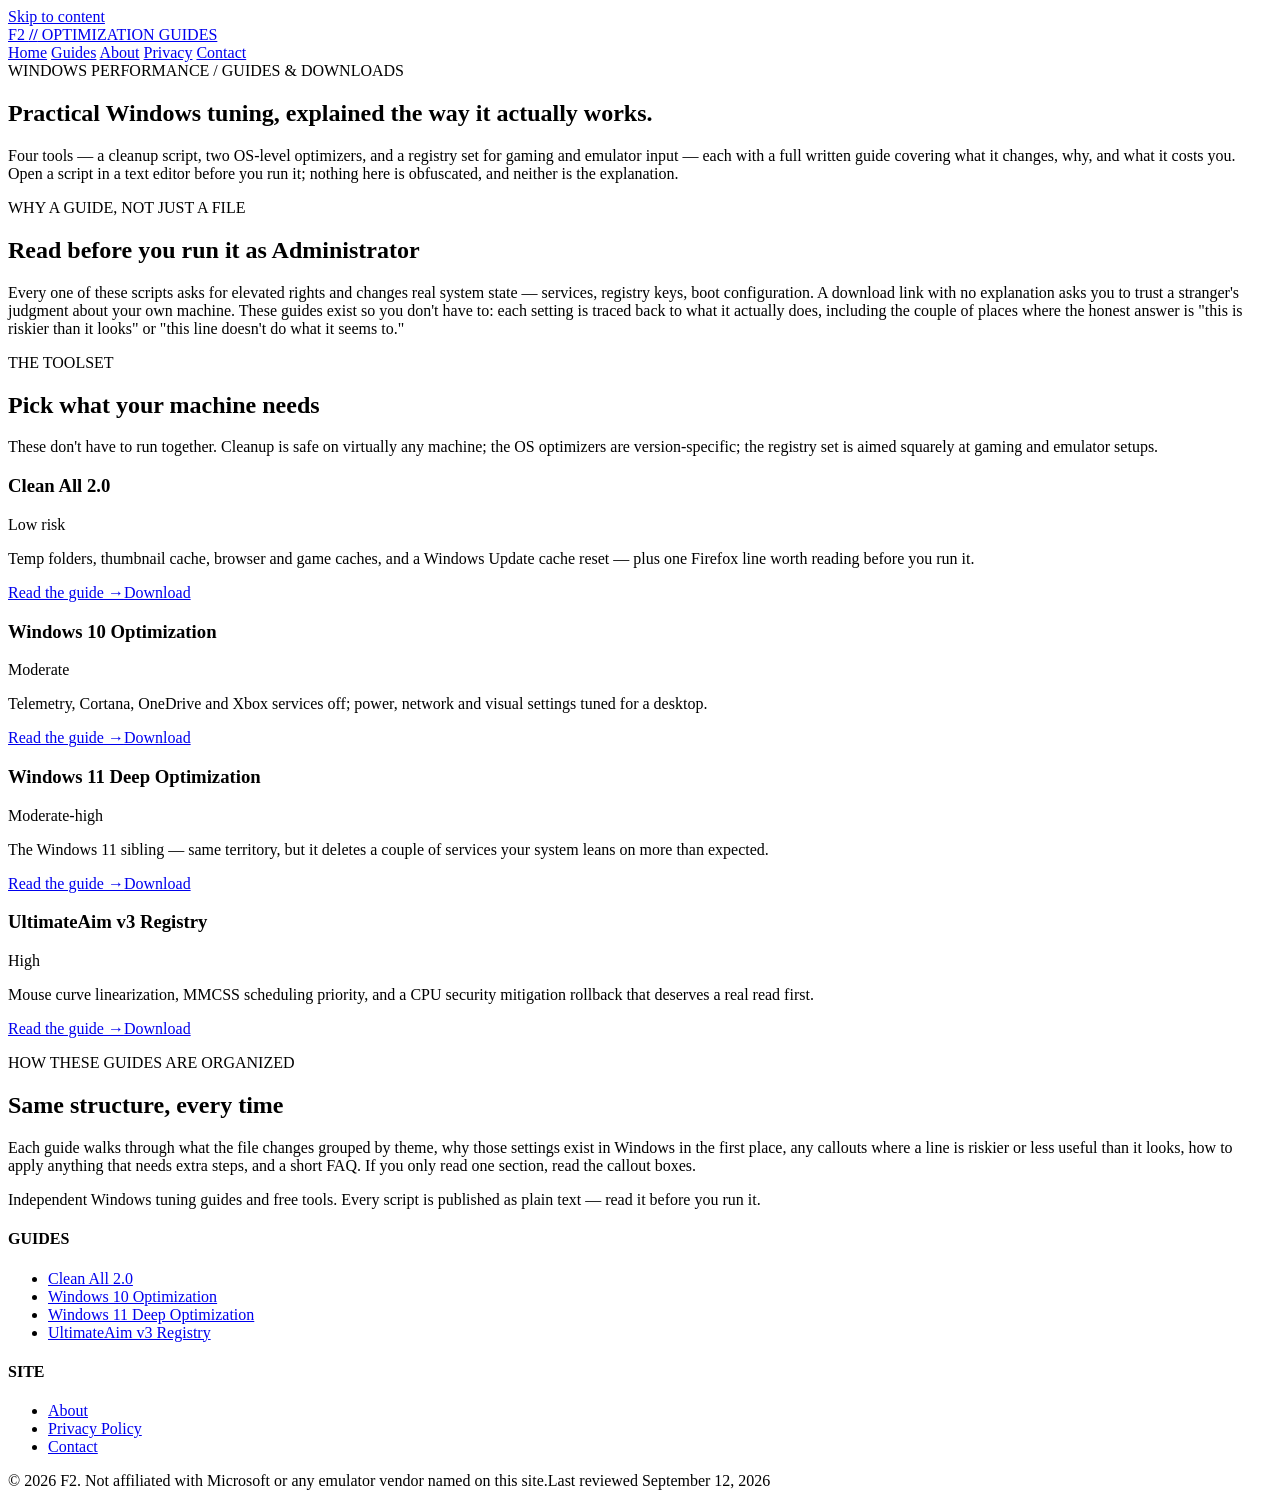
==== index.html @ f43c8809 "Add files via upload" ====
<!DOCTYPE html>
<html lang="en">
<head>
<meta charset="UTF-8">
<meta name="viewport" content="width=device-width, initial-scale=1.0">
<meta name="theme-color" content="#07090d">
<title>F2 Optimization Guides — Windows tuning, explained</title>
<meta name="description" content="Guides and downloads for a Windows cleanup script, two OS optimizers, and a gaming/emulator registry tweak set — what each one changes and why.">
<link rel="canonical" href="https://example.com/index.html">
<link rel="preconnect" href="https://fonts.googleapis.com">
<link rel="preconnect" href="https://fonts.gstatic.com" crossorigin>
<link href="https://fonts.googleapis.com/css2?family=JetBrains+Mono:wght@300;400;500;600;700&display=swap" rel="stylesheet">
<link rel="stylesheet" href="assets/style.css">
</head>
<body>
<a class="skip-link" href="#main">Skip to content</a>
<header class="site">
<div class="brand"><a href="index.html">F2 <b>//</b> OPTIMIZATION GUIDES</a></div>
<nav class="primary">
<a href="index.html" class="active">Home</a>
<a href="index.html#guides">Guides</a>
<a href="about.html">About</a>
<a href="privacy.html">Privacy</a>
<a href="contact.html">Contact</a>
</nav>
</header>
<main id="main">

<section class="hero">
  <div class="hero__kicker">WINDOWS PERFORMANCE / GUIDES &amp; DOWNLOADS</div>
  <h1 class="hero__title">Practical Windows tuning, explained the way it actually works.</h1>
  <p class="hero__body">Four tools — a cleanup script, two OS-level optimizers, and a registry set for gaming and emulator input — each with a full written guide covering what it changes, why, and what it costs you. Open a script in a text editor before you run it; nothing here is obfuscated, and neither is the explanation.</p>
</section>

<section>
  <p class="section-label">WHY A GUIDE, NOT JUST A FILE</p>
  <h2 class="section-heading">Read before you run it as Administrator</h2>
  <p class="section-sub">Every one of these scripts asks for elevated rights and changes real system state — services, registry keys, boot configuration. A download link with no explanation asks you to trust a stranger's judgment about your own machine. These guides exist so you don't have to: each setting is traced back to what it actually does, including the couple of places where the honest answer is "this is riskier than it looks" or "this line doesn't do what it seems to."</p>
</section>

<section id="guides">
  <p class="section-label">THE TOOLSET</p>
  <h2 class="section-heading">Pick what your machine needs</h2>
  <p class="section-sub">These don't have to run together. Cleanup is safe on virtually any machine; the OS optimizers are version-specific; the registry set is aimed squarely at gaming and emulator setups.</p>

  <div class="card-grid">
    <div class="card">
      <div class="card__top"><h3>Clean All 2.0</h3><span class="risk-pill low">Low risk</span></div>
      <p>Temp folders, thumbnail cache, browser and game caches, and a Windows Update cache reset — plus one Firefox line worth reading before you run it.</p>
      <div class="card__links"><a href="guides/clean-all-2-0.html">Read the guide →</a><a href="downloads/Clean_All_2.0.bat" download>Download</a></div>
    </div>
    <div class="card">
      <div class="card__top"><h3>Windows 10 Optimization</h3><span class="risk-pill mod">Moderate</span></div>
      <p>Telemetry, Cortana, OneDrive and Xbox services off; power, network and visual settings tuned for a desktop.</p>
      <div class="card__links"><a href="guides/windows-10-optimization.html">Read the guide →</a><a href="downloads/Windows10_Optimize.bat" download>Download</a></div>
    </div>
    <div class="card">
      <div class="card__top"><h3>Windows 11 Deep Optimization</h3><span class="risk-pill mod">Moderate-high</span></div>
      <p>The Windows 11 sibling — same territory, but it deletes a couple of services your system leans on more than expected.</p>
      <div class="card__links"><a href="guides/windows-11-optimization.html">Read the guide →</a><a href="downloads/Windows11_Optimize.bat" download>Download</a></div>
    </div>
    <div class="card">
      <div class="card__top"><h3>UltimateAim v3 Registry</h3><span class="risk-pill high">High</span></div>
      <p>Mouse curve linearization, MMCSS scheduling priority, and a CPU security mitigation rollback that deserves a real read first.</p>
      <div class="card__links"><a href="guides/ultimateaim-v3-registry.html">Read the guide →</a><a href="downloads/UltimateAim_v3_FINAL.reg" download>Download</a></div>
    </div>
  </div>
</section>

<section>
  <p class="section-label">HOW THESE GUIDES ARE ORGANIZED</p>
  <h2 class="section-heading">Same structure, every time</h2>
  <p class="section-sub">Each guide walks through what the file changes grouped by theme, why those settings exist in Windows in the first place, any callouts where a line is riskier or less useful than it looks, how to apply anything that needs extra steps, and a short FAQ. If you only read one section, read the callout boxes.</p>
</section>

</main>
<footer class="site">
<div class="footer-grid">
<div><p class="footer-tagline">Independent Windows tuning guides and free tools. Every script is published as plain text — read it before you run it.</p></div>
<div><h4>GUIDES</h4><ul>
<li><a href="guides/clean-all-2-0.html">Clean All 2.0</a></li>
<li><a href="guides/windows-10-optimization.html">Windows 10 Optimization</a></li>
<li><a href="guides/windows-11-optimization.html">Windows 11 Deep Optimization</a></li>
<li><a href="guides/ultimateaim-v3-registry.html">UltimateAim v3 Registry</a></li>
</ul></div>
<div><h4>SITE</h4><ul>
<li><a href="about.html">About</a></li>
<li><a href="privacy.html">Privacy Policy</a></li>
<li><a href="contact.html">Contact</a></li>
</ul></div>
</div>
<div class="footer-bottom"><span>© 2026 F2. Not affiliated with Microsoft or any emulator vendor named on this site.</span><span>Last reviewed September 12, 2026</span></div>
</footer>
</body>
</html>
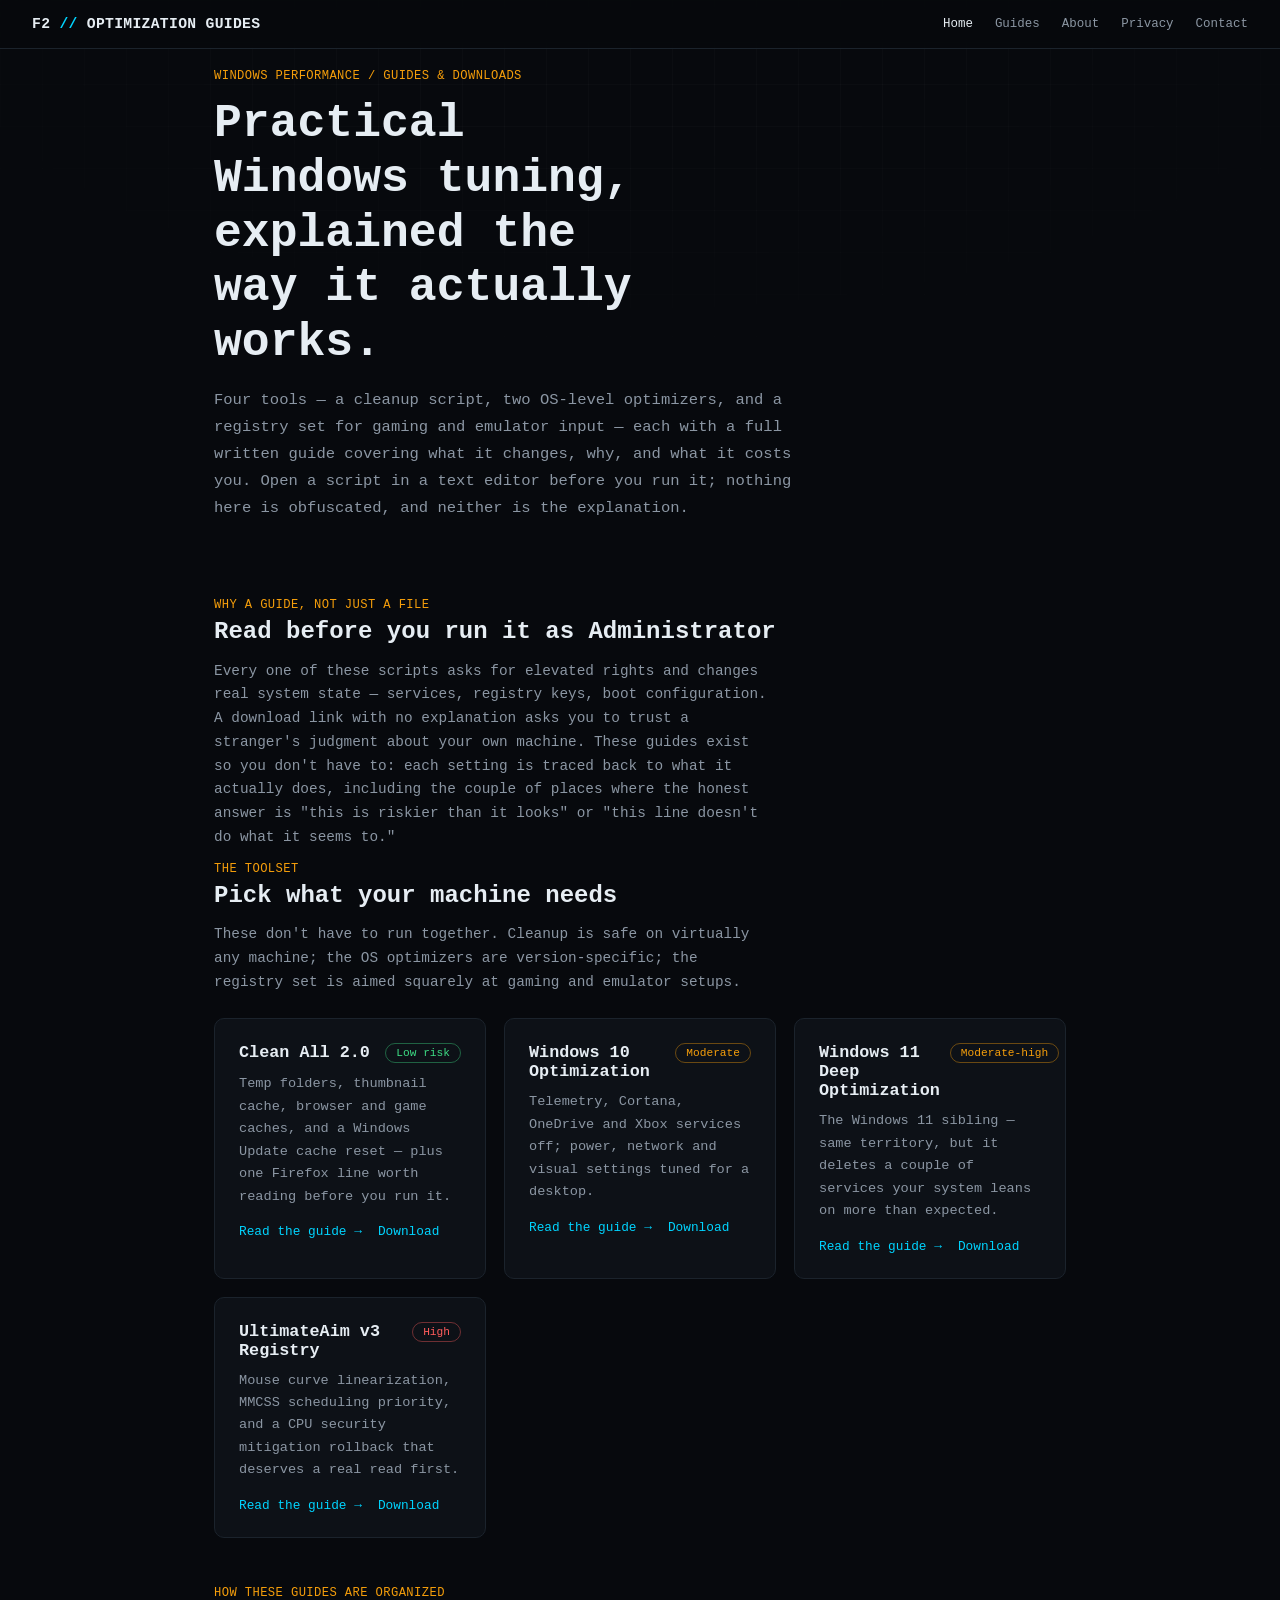
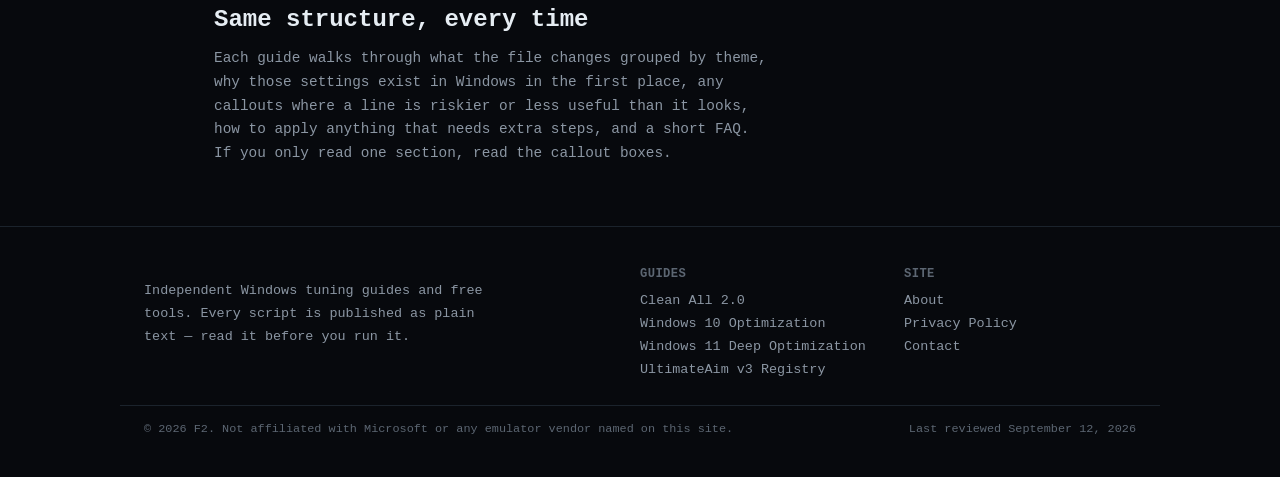
==== commit 67b5c896: "Integrate Google AdSense into index.html Added Google AdSense meta tag and script for ads." ====
--- a/index.html
+++ b/index.html
@@ -3,6 +3,7 @@
 <head>
 <meta charset="UTF-8">
 <meta name="viewport" content="width=device-width, initial-scale=1.0">
+<meta name="google-adsense-account" content="ca-pub-6312867591247183">
 <meta name="theme-color" content="#07090d">
 <title>F2 Optimization Guides — Windows tuning, explained</title>
 <meta name="description" content="Guides and downloads for a Windows cleanup script, two OS optimizers, and a gaming/emulator registry tweak set — what each one changes and why.">
@@ -11,6 +12,8 @@
 <link rel="preconnect" href="https://fonts.gstatic.com" crossorigin>
 <link href="https://fonts.googleapis.com/css2?family=JetBrains+Mono:wght@300;400;500;600;700&display=swap" rel="stylesheet">
 <link rel="stylesheet" href="assets/style.css">
+<script async src="https://pagead2.googlesyndication.com/pagead/js/adsbygoogle.js?client=ca-pub-6312867591247183"
+     crossorigin="anonymous"></script>
 </head>
 <body>
 <a class="skip-link" href="#main">Skip to content</a>
--- a/assets/style.css
+++ b/assets/style.css
@@ -0,0 +1,168 @@
+
+:root{
+  --bg:#07090d; --panel:#0d1117; --panel-2:#0f141b; --line:#1b232c; --line-2:#252f3a;
+  --cyan:#00d4ff; --amber:#f59e0b; --text:#e6edf3; --dim:#8b96a3; --dim-2:#5c6672; --danger:#ff5c5c; --good:#3ddc84;
+}
+*,*::before,*::after{box-sizing:border-box;}
+html{scroll-behavior:smooth;}
+body{
+  margin:0; background:var(--bg); color:var(--text);
+  font-family:'JetBrains Mono',ui-monospace,'SFMono-Regular',monospace;
+  -webkit-font-smoothing:antialiased; font-size:16px;
+}
+a{color:var(--cyan); text-decoration:none;}
+a:hover{text-decoration:underline;}
+img{max-width:100%;}
+::selection{background:rgba(0,212,255,.25);}
+
+body::before{
+  content:''; position:fixed; inset:0; pointer-events:none; z-index:0;
+  background-image:
+    linear-gradient(rgba(255,255,255,0.02) 1px, transparent 1px),
+    linear-gradient(90deg, rgba(255,255,255,0.02) 1px, transparent 1px);
+  background-size:42px 42px;
+  mask-image: radial-gradient(ellipse 80% 50% at 50% 0%, black 30%, transparent 85%);
+}
+
+.skip-link{position:absolute; left:-999px; top:0; background:var(--cyan); color:#031017; padding:8px 14px; z-index:100;}
+.skip-link:focus{left:12px; top:12px;}
+
+header.site{
+  position:sticky; top:0; z-index:20;
+  display:flex; align-items:center; justify-content:space-between; gap:16px; flex-wrap:wrap;
+  padding:16px 32px; background:rgba(7,9,13,.9); backdrop-filter:blur(10px);
+  border-bottom:1px solid var(--line);
+}
+.brand{font-weight:700; font-size:.92rem; letter-spacing:.3px; white-space:nowrap;}
+.brand a{color:var(--text);}
+.brand b{color:var(--cyan);}
+nav.primary{display:flex; gap:22px; font-size:.78rem; color:var(--dim); flex-wrap:wrap;}
+nav.primary a{color:var(--dim);}
+nav.primary a.active,nav.primary a:hover{color:var(--text);}
+
+main{position:relative; z-index:1; max-width:900px; margin:0 auto; padding:0 24px;}
+main.wide{max-width:1040px;}
+
+.breadcrumb{font-size:.74rem; color:var(--dim-2); padding:22px 0 0; }
+.breadcrumb a{color:var(--dim);}
+.breadcrumb .sep{margin:0 6px;}
+
+.hero{padding:20px 0 48px;}
+.hero__kicker{color:var(--amber); font-size:.76rem; letter-spacing:.4px;}
+.hero__title{font-size:clamp(1.9rem,4.6vw,2.9rem); line-height:1.18; font-weight:700; margin:14px 0 16px; max-width:16ch;}
+.hero__body{color:var(--dim); font-size:.97rem; line-height:1.75; max-width:66ch;}
+
+article h1{font-size:clamp(1.7rem,4vw,2.4rem); line-height:1.22; font-weight:700; margin:16px 0 10px; max-width:22ch;}
+.dek{color:var(--dim); font-size:1rem; line-height:1.65; max-width:62ch; margin:0 0 22px;}
+
+.meta-row{
+  display:flex; gap:18px; flex-wrap:wrap; font-size:.74rem; color:var(--dim-2);
+  border-top:1px solid var(--line); border-bottom:1px solid var(--line);
+  padding:12px 0; margin-bottom:28px;
+}
+.meta-row strong{color:var(--dim);}
+
+.risk-pill{font-size:.7rem; padding:3px 10px; border-radius:20px; border:1px solid var(--line); color:var(--dim); white-space:nowrap;}
+.risk-pill.low{border-color:rgba(61,220,132,.4); color:var(--good);}
+.risk-pill.mod{border-color:rgba(245,158,11,.4); color:var(--amber);}
+.risk-pill.high{border-color:rgba(255,92,92,.4); color:var(--danger);}
+
+.toc{
+  border:1px solid var(--line); background:var(--panel); border-radius:8px;
+  padding:18px 22px; margin-bottom:32px; font-size:.82rem;
+}
+.toc__label{color:var(--amber); font-size:.7rem; letter-spacing:.4px; margin-bottom:8px;}
+.toc ol{margin:0; padding-left:20px; line-height:1.9; color:var(--dim);}
+.toc a{color:var(--text);}
+
+article section{margin-bottom:40px;}
+article h2{font-size:1.32rem; font-weight:700; margin:0 0 14px; scroll-margin-top:80px;}
+article h3{font-size:1.05rem; font-weight:700; margin:22px 0 8px;}
+article p{color:#c7d0da; line-height:1.75; font-size:.94rem; margin:0 0 14px; max-width:70ch;}
+article ul,article ol{color:#c7d0da; line-height:1.8; font-size:.94rem; max-width:70ch; padding-left:22px; margin:0 0 14px;}
+article li{margin-bottom:4px;}
+article strong{color:var(--text);}
+code, .inline-code{
+  background:#0a0e14; border:1px solid var(--line); padding:1px 6px; border-radius:4px;
+  color:var(--cyan); font-size:.85em;
+}
+pre{
+  background:#0a0e14; border:1px solid var(--line); border-radius:8px; padding:14px 16px;
+  overflow-x:auto; font-size:.82rem; line-height:1.6; margin:0 0 16px;
+}
+pre code{background:none; border:none; padding:0; color:#c7d0da;}
+
+.callout{border-radius:8px; padding:16px 20px; margin:0 0 20px; font-size:.87rem; line-height:1.7; border:1px solid var(--line);}
+.callout strong.label{display:block; font-size:.72rem; letter-spacing:.4px; margin-bottom:6px;}
+.callout.warn{border-color:rgba(255,92,92,.35); background:rgba(255,92,92,.05);}
+.callout.warn strong.label{color:var(--danger);}
+.callout.note{border-color:rgba(0,212,255,.3); background:rgba(0,212,255,.04);}
+.callout.note strong.label{color:var(--cyan);}
+.callout.good{border-color:rgba(61,220,132,.3); background:rgba(61,220,132,.04);}
+.callout.good strong.label{color:var(--good);}
+
+.dl-box{
+  display:flex; align-items:center; justify-content:space-between; gap:16px; flex-wrap:wrap;
+  border:1px solid var(--line-2); background:var(--panel-2); border-radius:8px; padding:20px 24px; margin:0 0 32px;
+}
+.dl-box__info{font-size:.82rem; color:var(--dim);}
+.dl-box__info strong{color:var(--text); display:block; font-size:.92rem; margin-bottom:2px;}
+.dl-btn{
+  display:inline-flex; align-items:center; gap:8px; background:var(--cyan); color:#031017;
+  font-weight:700; font-size:.8rem; padding:10px 18px; border-radius:6px; white-space:nowrap;
+}
+.dl-btn:hover{text-decoration:none; box-shadow:0 6px 20px rgba(0,212,255,.25);}
+.dl-btn.amber{background:var(--amber);}
+.dl-btn.amber:hover{box-shadow:0 6px 20px rgba(245,158,11,.25);}
+
+details.faq{border-bottom:1px solid var(--line); padding:14px 0;}
+details.faq summary{cursor:pointer; font-weight:700; font-size:.92rem; color:var(--text); list-style:none;}
+details.faq summary::-webkit-details-marker{display:none;}
+details.faq summary::before{content:'+ '; color:var(--cyan);}
+details.faq[open] summary::before{content:'– ';}
+details.faq p{margin-top:10px;}
+
+.related{display:grid; grid-template-columns:repeat(auto-fit,minmax(220px,1fr)); gap:14px; margin:0 0 20px;}
+.related a{
+  display:block; border:1px solid var(--line); background:var(--panel); border-radius:8px;
+  padding:14px 16px; font-size:.82rem; color:var(--text);
+}
+.related a:hover{border-color:var(--cyan); text-decoration:none;}
+.related span{display:block; color:var(--dim); font-size:.76rem; margin-top:4px;}
+
+.card-grid{display:grid; grid-template-columns:repeat(auto-fit,minmax(260px,1fr)); gap:18px; margin:24px 0 48px;}
+.card{border:1px solid var(--line); background:var(--panel); border-radius:10px; padding:24px;}
+.card__top{display:flex; justify-content:space-between; align-items:flex-start; gap:10px; margin-bottom:10px;}
+.card h3{margin:0; font-size:1.05rem;}
+.card p{color:var(--dim); font-size:.85rem; line-height:1.65; margin:0 0 16px;}
+.card__links{display:flex; gap:16px; font-size:.8rem;}
+
+.section-label{color:var(--amber); font-size:.76rem; letter-spacing:.4px; margin-bottom:6px;}
+.section-heading{font-size:1.5rem; font-weight:700; margin:0 0 10px;}
+.section-sub{color:var(--dim); font-size:.9rem; line-height:1.65; max-width:64ch; margin-bottom:8px;}
+
+.static-page h1{font-size:clamp(1.7rem,4vw,2.3rem); margin:24px 0 18px;}
+.static-page h2{font-size:1.2rem; margin:28px 0 10px;}
+.static-page p, .static-page li{color:#c7d0da; line-height:1.75; font-size:.94rem; max-width:70ch;}
+.static-page ul{padding-left:22px;}
+
+footer.site{border-top:1px solid var(--line); margin-top:60px;}
+.footer-grid{
+  max-width:1040px; margin:0 auto; padding:40px 24px 20px;
+  display:grid; grid-template-columns:2fr 1fr 1fr; gap:32px;
+}
+.footer-grid h4{font-size:.76rem; letter-spacing:.4px; color:var(--dim-2); margin:0 0 12px;}
+.footer-grid ul{list-style:none; margin:0; padding:0;}
+.footer-grid li{margin-bottom:8px; font-size:.84rem;}
+.footer-grid li a{color:var(--dim);}
+.footer-grid li a:hover{color:var(--text);}
+.footer-tagline{color:var(--dim); font-size:.84rem; line-height:1.7; max-width:42ch;}
+.footer-bottom{
+  max-width:1040px; margin:0 auto; padding:16px 24px 32px; border-top:1px solid var(--line);
+  color:var(--dim-2); font-size:.74rem; display:flex; justify-content:space-between; flex-wrap:wrap; gap:8px;
+}
+@media(max-width:680px){
+  .footer-grid{grid-template-columns:1fr;}
+  header.site{padding:14px 18px;}
+  main{padding:0 18px;}
+}
